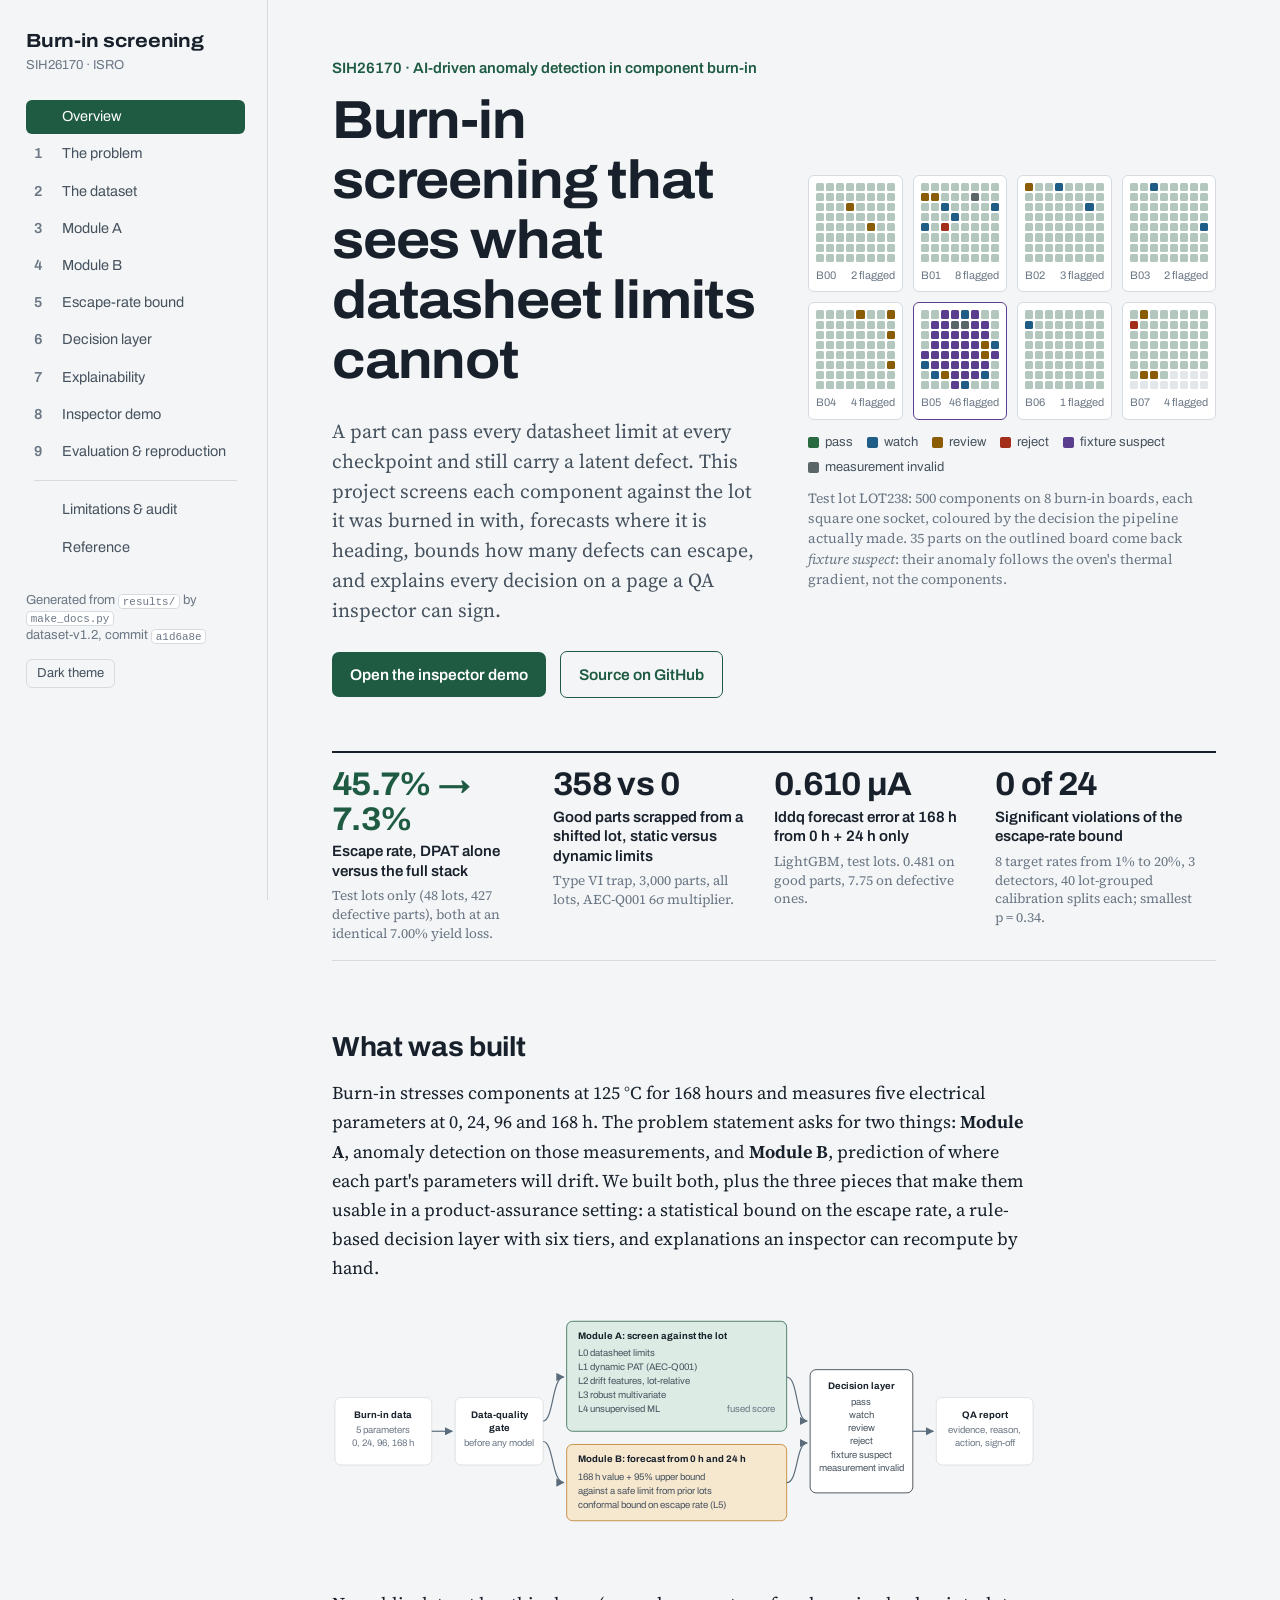
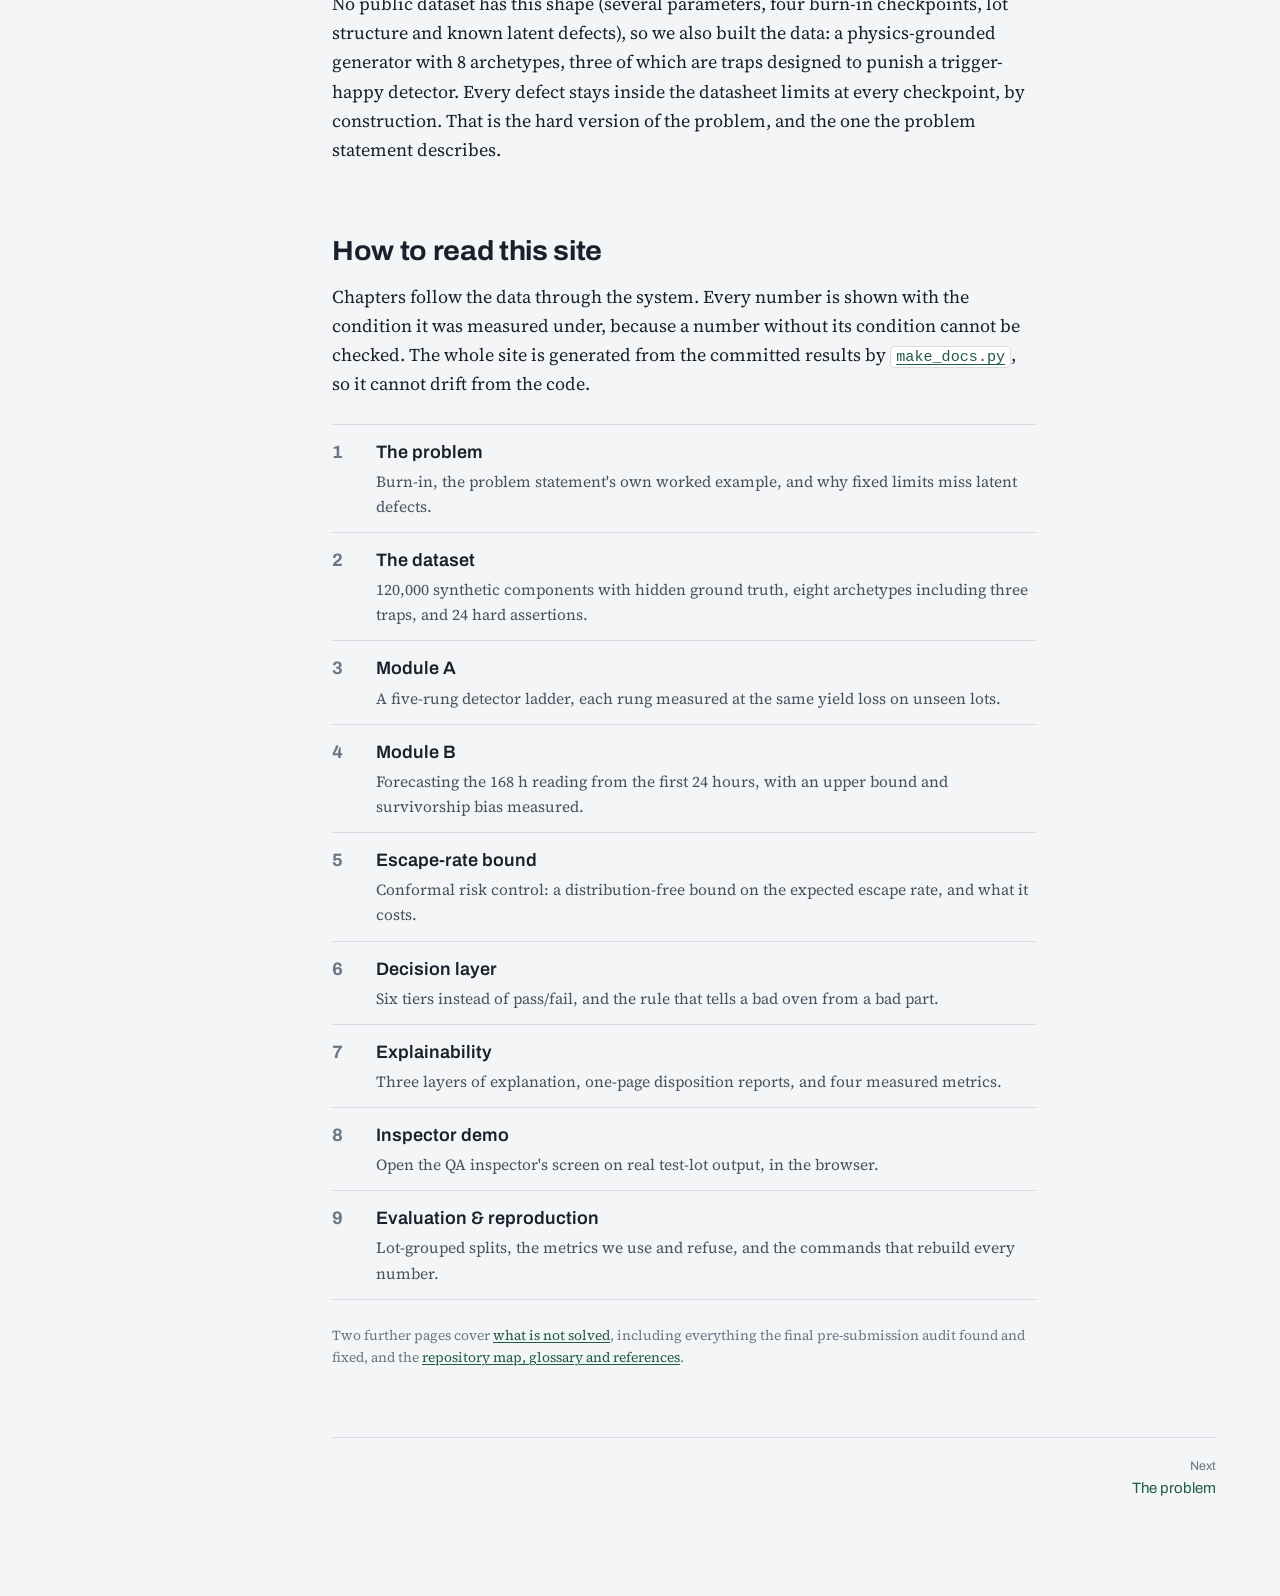
==== docs/index.html @ 2eeee484 "Final audit: dataset v1.2, decision-layer fixes, generated docs site Dataset - The in-spec shrink pu" ====
<!doctype html>
<html lang="en">
<head>
<meta charset="utf-8">
<meta name="viewport" content="width=device-width,initial-scale=1">
<title>Burn-in screening</title>
<meta name="description" content="Burn-in screening that sees what datasheet limits cannot">
<link rel="icon" href="data:image/svg+xml,%3Csvg xmlns='http://www.w3.org/2000/svg' viewBox='0 0 16 16'%3E%3Crect width='16' height='16' rx='3' fill='%231E5B42'/%3E%3Cg fill='%23DCEBE3'%3E%3Crect x='3' y='3' width='4' height='4'/%3E%3Crect x='9' y='3' width='4' height='4'/%3E%3Crect x='3' y='9' width='4' height='4'/%3E%3C/g%3E%3Crect x='9' y='9' width='4' height='4' fill='%23E0A24E'/%3E%3C/svg%3E">
<link rel="preconnect" href="https://fonts.googleapis.com"><link rel="preconnect" href="https://fonts.gstatic.com" crossorigin><link href="https://fonts.googleapis.com/css2?family=Archivo:wdth,wght@100..125,400..800&family=Source+Serif+4:ital,opsz,wght@0,8..60,400..700;1,8..60,400..600&display=swap" rel="stylesheet">
<link rel="stylesheet" href="assets/site.css">
</head>
<body>
<a class="skip" href="#main">Skip to content</a>
<div class="frame">
<aside class="rail">
  <a class="brand" href="index.html"><b>Burn-in screening</b><span>SIH26170 &middot; ISRO</span></a>
  <button class="menu" id="menu" aria-expanded="false" aria-controls="chapters">Chapters</button>
  <nav id="chapters" aria-label="Chapters"><ol><li><a href="index.html" aria-current="page"><span class="n"></span><span>Overview</span></a></li><li><a href="problem.html"><span class="n">1</span><span>The problem</span></a></li><li><a href="dataset.html"><span class="n">2</span><span>The dataset</span></a></li><li><a href="module-a.html"><span class="n">3</span><span>Module A</span></a></li><li><a href="module-b.html"><span class="n">4</span><span>Module B</span></a></li><li><a href="guarantee.html"><span class="n">5</span><span>Escape-rate bound</span></a></li><li><a href="decisions.html"><span class="n">6</span><span>Decision layer</span></a></li><li><a href="explainability.html"><span class="n">7</span><span>Explainability</span></a></li><li><a href="demo.html"><span class="n">8</span><span>Inspector demo</span></a></li><li><a href="method.html"><span class="n">9</span><span>Evaluation &amp; reproduction</span></a></li><li aria-hidden="true"><div class="sep"></div></li><li><a href="limitations.html"><span class="n"></span><span>Limitations &amp; audit</span></a></li><li><a href="reference.html"><span class="n"></span><span>Reference</span></a></li></ol>
  <div class="foot">Generated from <code>results/</code> by <code>make_docs.py</code><br>
  dataset-v1.2, commit <code>a1d6a8e</code><br>
  <button class="theme" id="theme" type="button">Dark theme</button></div></nav>
</aside>
<main id="main">

<div class="hero">
 <div>
  <p class="chapter">SIH26170 &middot; AI-driven anomaly detection in component burn-in</p>
  <h1>Burn-in screening that sees what datasheet limits cannot</h1>
  <p class="lede">A part can pass every datasheet limit at every checkpoint and still
  carry a latent defect. This project screens each component against the lot it was
  burned in with, forecasts where it is heading, bounds how many defects can escape,
  and explains every decision on a page a QA inspector can sign.</p>
  <p><a class="btn" href="demo/inspector.html">Open the inspector demo</a>
  <a class="btn ghost" href="https://github.com/Mihir1107/Aabhas">Source on GitHub</a></p>
 </div>
 <div><div class="boards" role="img" aria-label="Socket map of test lot LOT238: each square is one component, coloured by the system's decision"><div class="board"><div class="g"><i class="t-PASS" title="LOT238-C0000: pass"></i><i class="t-PASS" title="LOT238-C0001: pass"></i><i class="t-PASS" title="LOT238-C0002: pass"></i><i class="t-PASS" title="LOT238-C0003: pass"></i><i class="t-PASS" title="LOT238-C0004: pass"></i><i class="t-PASS" title="LOT238-C0005: pass"></i><i class="t-PASS" title="LOT238-C0006: pass"></i><i class="t-PASS" title="LOT238-C0007: pass"></i><i class="t-PASS" title="LOT238-C0008: pass"></i><i class="t-PASS" title="LOT238-C0009: pass"></i><i class="t-PASS" title="LOT238-C0010: pass"></i><i class="t-PASS" title="LOT238-C0011: pass"></i><i class="t-PASS" title="LOT238-C0012: pass"></i><i class="t-PASS" title="LOT238-C0013: pass"></i><i class="t-PASS" title="LOT238-C0014: pass"></i><i class="t-PASS" title="LOT238-C0015: pass"></i><i class="t-PASS" title="LOT238-C0016: pass"></i><i class="t-PASS" title="LOT238-C0017: pass"></i><i class="t-PASS" title="LOT238-C0018: pass"></i><i class="t-REVIEW" title="LOT238-C0019: review"></i><i class="t-PASS" title="LOT238-C0020: pass"></i><i class="t-PASS" title="LOT238-C0021: pass"></i><i class="t-PASS" title="LOT238-C0022: pass"></i><i class="t-PASS" title="LOT238-C0023: pass"></i><i class="t-PASS" title="LOT238-C0024: pass"></i><i class="t-PASS" title="LOT238-C0025: pass"></i><i class="t-PASS" title="LOT238-C0026: pass"></i><i class="t-PASS" title="LOT238-C0027: pass"></i><i class="t-PASS" title="LOT238-C0028: pass"></i><i class="t-PASS" title="LOT238-C0029: pass"></i><i class="t-PASS" title="LOT238-C0030: pass"></i><i class="t-PASS" title="LOT238-C0031: pass"></i><i class="t-PASS" title="LOT238-C0032: pass"></i><i class="t-PASS" title="LOT238-C0033: pass"></i><i class="t-PASS" title="LOT238-C0034: pass"></i><i class="t-PASS" title="LOT238-C0035: pass"></i><i class="t-PASS" title="LOT238-C0036: pass"></i><i class="t-REVIEW" title="LOT238-C0037: review"></i><i class="t-PASS" title="LOT238-C0038: pass"></i><i class="t-PASS" title="LOT238-C0039: pass"></i><i class="t-PASS" title="LOT238-C0040: pass"></i><i class="t-PASS" title="LOT238-C0041: pass"></i><i class="t-PASS" title="LOT238-C0042: pass"></i><i class="t-PASS" title="LOT238-C0043: pass"></i><i class="t-PASS" title="LOT238-C0044: pass"></i><i class="t-PASS" title="LOT238-C0045: pass"></i><i class="t-PASS" title="LOT238-C0046: pass"></i><i class="t-PASS" title="LOT238-C0047: pass"></i><i class="t-PASS" title="LOT238-C0048: pass"></i><i class="t-PASS" title="LOT238-C0049: pass"></i><i class="t-PASS" title="LOT238-C0050: pass"></i><i class="t-PASS" title="LOT238-C0051: pass"></i><i class="t-PASS" title="LOT238-C0052: pass"></i><i class="t-PASS" title="LOT238-C0053: pass"></i><i class="t-PASS" title="LOT238-C0054: pass"></i><i class="t-PASS" title="LOT238-C0055: pass"></i><i class="t-PASS" title="LOT238-C0056: pass"></i><i class="t-PASS" title="LOT238-C0057: pass"></i><i class="t-PASS" title="LOT238-C0058: pass"></i><i class="t-PASS" title="LOT238-C0059: pass"></i><i class="t-PASS" title="LOT238-C0060: pass"></i><i class="t-PASS" title="LOT238-C0061: pass"></i><i class="t-PASS" title="LOT238-C0062: pass"></i><i class="t-PASS" title="LOT238-C0063: pass"></i></div><div class="bl"><span>B00</span><span>2 flagged</span></div></div><div class="board"><div class="g"><i class="t-PASS" title="LOT238-C0064: pass"></i><i class="t-PASS" title="LOT238-C0065: pass"></i><i class="t-PASS" title="LOT238-C0066: pass"></i><i class="t-PASS" title="LOT238-C0067: pass"></i><i class="t-PASS" title="LOT238-C0068: pass"></i><i class="t-PASS" title="LOT238-C0069: pass"></i><i class="t-PASS" title="LOT238-C0070: pass"></i><i class="t-PASS" title="LOT238-C0071: pass"></i><i class="t-REVIEW" title="LOT238-C0072: review"></i><i class="t-REVIEW" title="LOT238-C0073: review"></i><i class="t-PASS" title="LOT238-C0074: pass"></i><i class="t-PASS" title="LOT238-C0075: pass"></i><i class="t-PASS" title="LOT238-C0076: pass"></i><i class="t-MEASUREMENT_INVALID" title="LOT238-C0077: measurement invalid"></i><i class="t-PASS" title="LOT238-C0078: pass"></i><i class="t-PASS" title="LOT238-C0079: pass"></i><i class="t-PASS" title="LOT238-C0080: pass"></i><i class="t-PASS" title="LOT238-C0081: pass"></i><i class="t-WATCH" title="LOT238-C0082: watch"></i><i class="t-PASS" title="LOT238-C0083: pass"></i><i class="t-PASS" title="LOT238-C0084: pass"></i><i class="t-PASS" title="LOT238-C0085: pass"></i><i class="t-PASS" title="LOT238-C0086: pass"></i><i class="t-WATCH" title="LOT238-C0087: watch"></i><i class="t-PASS" title="LOT238-C0088: pass"></i><i class="t-PASS" title="LOT238-C0089: pass"></i><i class="t-PASS" title="LOT238-C0090: pass"></i><i class="t-WATCH" title="LOT238-C0091: watch"></i><i class="t-PASS" title="LOT238-C0092: pass"></i><i class="t-PASS" title="LOT238-C0093: pass"></i><i class="t-PASS" title="LOT238-C0094: pass"></i><i class="t-PASS" title="LOT238-C0095: pass"></i><i class="t-WATCH" title="LOT238-C0096: watch"></i><i class="t-PASS" title="LOT238-C0097: pass"></i><i class="t-REJECT" title="LOT238-C0098: reject"></i><i class="t-PASS" title="LOT238-C0099: pass"></i><i class="t-PASS" title="LOT238-C0100: pass"></i><i class="t-PASS" title="LOT238-C0101: pass"></i><i class="t-PASS" title="LOT238-C0102: pass"></i><i class="t-PASS" title="LOT238-C0103: pass"></i><i class="t-PASS" title="LOT238-C0104: pass"></i><i class="t-PASS" title="LOT238-C0105: pass"></i><i class="t-PASS" title="LOT238-C0106: pass"></i><i class="t-PASS" title="LOT238-C0107: pass"></i><i class="t-PASS" title="LOT238-C0108: pass"></i><i class="t-PASS" title="LOT238-C0109: pass"></i><i class="t-PASS" title="LOT238-C0110: pass"></i><i class="t-PASS" title="LOT238-C0111: pass"></i><i class="t-PASS" title="LOT238-C0112: pass"></i><i class="t-PASS" title="LOT238-C0113: pass"></i><i class="t-PASS" title="LOT238-C0114: pass"></i><i class="t-PASS" title="LOT238-C0115: pass"></i><i class="t-PASS" title="LOT238-C0116: pass"></i><i class="t-PASS" title="LOT238-C0117: pass"></i><i class="t-PASS" title="LOT238-C0118: pass"></i><i class="t-PASS" title="LOT238-C0119: pass"></i><i class="t-PASS" title="LOT238-C0120: pass"></i><i class="t-PASS" title="LOT238-C0121: pass"></i><i class="t-PASS" title="LOT238-C0122: pass"></i><i class="t-PASS" title="LOT238-C0123: pass"></i><i class="t-PASS" title="LOT238-C0124: pass"></i><i class="t-PASS" title="LOT238-C0125: pass"></i><i class="t-PASS" title="LOT238-C0126: pass"></i><i class="t-PASS" title="LOT238-C0127: pass"></i></div><div class="bl"><span>B01</span><span>8 flagged</span></div></div><div class="board"><div class="g"><i class="t-REVIEW" title="LOT238-C0128: review"></i><i class="t-PASS" title="LOT238-C0129: pass"></i><i class="t-PASS" title="LOT238-C0130: pass"></i><i class="t-WATCH" title="LOT238-C0131: watch"></i><i class="t-PASS" title="LOT238-C0132: pass"></i><i class="t-PASS" title="LOT238-C0133: pass"></i><i class="t-PASS" title="LOT238-C0134: pass"></i><i class="t-PASS" title="LOT238-C0135: pass"></i><i class="t-PASS" title="LOT238-C0136: pass"></i><i class="t-PASS" title="LOT238-C0137: pass"></i><i class="t-PASS" title="LOT238-C0138: pass"></i><i class="t-PASS" title="LOT238-C0139: pass"></i><i class="t-PASS" title="LOT238-C0140: pass"></i><i class="t-PASS" title="LOT238-C0141: pass"></i><i class="t-PASS" title="LOT238-C0142: pass"></i><i class="t-PASS" title="LOT238-C0143: pass"></i><i class="t-PASS" title="LOT238-C0144: pass"></i><i class="t-PASS" title="LOT238-C0145: pass"></i><i class="t-PASS" title="LOT238-C0146: pass"></i><i class="t-PASS" title="LOT238-C0147: pass"></i><i class="t-PASS" title="LOT238-C0148: pass"></i><i class="t-PASS" title="LOT238-C0149: pass"></i><i class="t-WATCH" title="LOT238-C0150: watch"></i><i class="t-PASS" title="LOT238-C0151: pass"></i><i class="t-PASS" title="LOT238-C0152: pass"></i><i class="t-PASS" title="LOT238-C0153: pass"></i><i class="t-PASS" title="LOT238-C0154: pass"></i><i class="t-PASS" title="LOT238-C0155: pass"></i><i class="t-PASS" title="LOT238-C0156: pass"></i><i class="t-PASS" title="LOT238-C0157: pass"></i><i class="t-PASS" title="LOT238-C0158: pass"></i><i class="t-PASS" title="LOT238-C0159: pass"></i><i class="t-PASS" title="LOT238-C0160: pass"></i><i class="t-PASS" title="LOT238-C0161: pass"></i><i class="t-PASS" title="LOT238-C0162: pass"></i><i class="t-PASS" title="LOT238-C0163: pass"></i><i class="t-PASS" title="LOT238-C0164: pass"></i><i class="t-PASS" title="LOT238-C0165: pass"></i><i class="t-PASS" title="LOT238-C0166: pass"></i><i class="t-PASS" title="LOT238-C0167: pass"></i><i class="t-PASS" title="LOT238-C0168: pass"></i><i class="t-PASS" title="LOT238-C0169: pass"></i><i class="t-PASS" title="LOT238-C0170: pass"></i><i class="t-PASS" title="LOT238-C0171: pass"></i><i class="t-PASS" title="LOT238-C0172: pass"></i><i class="t-PASS" title="LOT238-C0173: pass"></i><i class="t-PASS" title="LOT238-C0174: pass"></i><i class="t-PASS" title="LOT238-C0175: pass"></i><i class="t-PASS" title="LOT238-C0176: pass"></i><i class="t-PASS" title="LOT238-C0177: pass"></i><i class="t-PASS" title="LOT238-C0178: pass"></i><i class="t-PASS" title="LOT238-C0179: pass"></i><i class="t-PASS" title="LOT238-C0180: pass"></i><i class="t-PASS" title="LOT238-C0181: pass"></i><i class="t-PASS" title="LOT238-C0182: pass"></i><i class="t-PASS" title="LOT238-C0183: pass"></i><i class="t-PASS" title="LOT238-C0184: pass"></i><i class="t-PASS" title="LOT238-C0185: pass"></i><i class="t-PASS" title="LOT238-C0186: pass"></i><i class="t-PASS" title="LOT238-C0187: pass"></i><i class="t-PASS" title="LOT238-C0188: pass"></i><i class="t-PASS" title="LOT238-C0189: pass"></i><i class="t-PASS" title="LOT238-C0190: pass"></i><i class="t-PASS" title="LOT238-C0191: pass"></i></div><div class="bl"><span>B02</span><span>3 flagged</span></div></div><div class="board"><div class="g"><i class="t-PASS" title="LOT238-C0192: pass"></i><i class="t-PASS" title="LOT238-C0193: pass"></i><i class="t-WATCH" title="LOT238-C0194: watch"></i><i class="t-PASS" title="LOT238-C0195: pass"></i><i class="t-PASS" title="LOT238-C0196: pass"></i><i class="t-PASS" title="LOT238-C0197: pass"></i><i class="t-PASS" title="LOT238-C0198: pass"></i><i class="t-PASS" title="LOT238-C0199: pass"></i><i class="t-PASS" title="LOT238-C0200: pass"></i><i class="t-PASS" title="LOT238-C0201: pass"></i><i class="t-PASS" title="LOT238-C0202: pass"></i><i class="t-PASS" title="LOT238-C0203: pass"></i><i class="t-PASS" title="LOT238-C0204: pass"></i><i class="t-PASS" title="LOT238-C0205: pass"></i><i class="t-PASS" title="LOT238-C0206: pass"></i><i class="t-PASS" title="LOT238-C0207: pass"></i><i class="t-PASS" title="LOT238-C0208: pass"></i><i class="t-PASS" title="LOT238-C0209: pass"></i><i class="t-PASS" title="LOT238-C0210: pass"></i><i class="t-PASS" title="LOT238-C0211: pass"></i><i class="t-PASS" title="LOT238-C0212: pass"></i><i class="t-PASS" title="LOT238-C0213: pass"></i><i class="t-PASS" title="LOT238-C0214: pass"></i><i class="t-PASS" title="LOT238-C0215: pass"></i><i class="t-PASS" title="LOT238-C0216: pass"></i><i class="t-PASS" title="LOT238-C0217: pass"></i><i class="t-PASS" title="LOT238-C0218: pass"></i><i class="t-PASS" title="LOT238-C0219: pass"></i><i class="t-PASS" title="LOT238-C0220: pass"></i><i class="t-PASS" title="LOT238-C0221: pass"></i><i class="t-PASS" title="LOT238-C0222: pass"></i><i class="t-PASS" title="LOT238-C0223: pass"></i><i class="t-PASS" title="LOT238-C0224: pass"></i><i class="t-PASS" title="LOT238-C0225: pass"></i><i class="t-PASS" title="LOT238-C0226: pass"></i><i class="t-PASS" title="LOT238-C0227: pass"></i><i class="t-PASS" title="LOT238-C0228: pass"></i><i class="t-PASS" title="LOT238-C0229: pass"></i><i class="t-PASS" title="LOT238-C0230: pass"></i><i class="t-WATCH" title="LOT238-C0231: watch"></i><i class="t-PASS" title="LOT238-C0232: pass"></i><i class="t-PASS" title="LOT238-C0233: pass"></i><i class="t-PASS" title="LOT238-C0234: pass"></i><i class="t-PASS" title="LOT238-C0235: pass"></i><i class="t-PASS" title="LOT238-C0236: pass"></i><i class="t-PASS" title="LOT238-C0237: pass"></i><i class="t-PASS" title="LOT238-C0238: pass"></i><i class="t-PASS" title="LOT238-C0239: pass"></i><i class="t-PASS" title="LOT238-C0240: pass"></i><i class="t-PASS" title="LOT238-C0241: pass"></i><i class="t-PASS" title="LOT238-C0242: pass"></i><i class="t-PASS" title="LOT238-C0243: pass"></i><i class="t-PASS" title="LOT238-C0244: pass"></i><i class="t-PASS" title="LOT238-C0245: pass"></i><i class="t-PASS" title="LOT238-C0246: pass"></i><i class="t-PASS" title="LOT238-C0247: pass"></i><i class="t-PASS" title="LOT238-C0248: pass"></i><i class="t-PASS" title="LOT238-C0249: pass"></i><i class="t-PASS" title="LOT238-C0250: pass"></i><i class="t-PASS" title="LOT238-C0251: pass"></i><i class="t-PASS" title="LOT238-C0252: pass"></i><i class="t-PASS" title="LOT238-C0253: pass"></i><i class="t-PASS" title="LOT238-C0254: pass"></i><i class="t-PASS" title="LOT238-C0255: pass"></i></div><div class="bl"><span>B03</span><span>2 flagged</span></div></div><div class="board"><div class="g"><i class="t-PASS" title="LOT238-C0256: pass"></i><i class="t-PASS" title="LOT238-C0257: pass"></i><i class="t-PASS" title="LOT238-C0258: pass"></i><i class="t-PASS" title="LOT238-C0259: pass"></i><i class="t-REVIEW" title="LOT238-C0260: review"></i><i class="t-PASS" title="LOT238-C0261: pass"></i><i class="t-PASS" title="LOT238-C0262: pass"></i><i class="t-REVIEW" title="LOT238-C0263: review"></i><i class="t-PASS" title="LOT238-C0264: pass"></i><i class="t-PASS" title="LOT238-C0265: pass"></i><i class="t-PASS" title="LOT238-C0266: pass"></i><i class="t-PASS" title="LOT238-C0267: pass"></i><i class="t-PASS" title="LOT238-C0268: pass"></i><i class="t-PASS" title="LOT238-C0269: pass"></i><i class="t-PASS" title="LOT238-C0270: pass"></i><i class="t-PASS" title="LOT238-C0271: pass"></i><i class="t-PASS" title="LOT238-C0272: pass"></i><i class="t-PASS" title="LOT238-C0273: pass"></i><i class="t-PASS" title="LOT238-C0274: pass"></i><i class="t-PASS" title="LOT238-C0275: pass"></i><i class="t-PASS" title="LOT238-C0276: pass"></i><i class="t-PASS" title="LOT238-C0277: pass"></i><i class="t-PASS" title="LOT238-C0278: pass"></i><i class="t-REVIEW" title="LOT238-C0279: review"></i><i class="t-PASS" title="LOT238-C0280: pass"></i><i class="t-PASS" title="LOT238-C0281: pass"></i><i class="t-PASS" title="LOT238-C0282: pass"></i><i class="t-PASS" title="LOT238-C0283: pass"></i><i class="t-PASS" title="LOT238-C0284: pass"></i><i class="t-PASS" title="LOT238-C0285: pass"></i><i class="t-PASS" title="LOT238-C0286: pass"></i><i class="t-PASS" title="LOT238-C0287: pass"></i><i class="t-PASS" title="LOT238-C0288: pass"></i><i class="t-PASS" title="LOT238-C0289: pass"></i><i class="t-PASS" title="LOT238-C0290: pass"></i><i class="t-PASS" title="LOT238-C0291: pass"></i><i class="t-PASS" title="LOT238-C0292: pass"></i><i class="t-PASS" title="LOT238-C0293: pass"></i><i class="t-PASS" title="LOT238-C0294: pass"></i><i class="t-PASS" title="LOT238-C0295: pass"></i><i class="t-PASS" title="LOT238-C0296: pass"></i><i class="t-PASS" title="LOT238-C0297: pass"></i><i class="t-PASS" title="LOT238-C0298: pass"></i><i class="t-PASS" title="LOT238-C0299: pass"></i><i class="t-PASS" title="LOT238-C0300: pass"></i><i class="t-PASS" title="LOT238-C0301: pass"></i><i class="t-PASS" title="LOT238-C0302: pass"></i><i class="t-REVIEW" title="LOT238-C0303: review"></i><i class="t-PASS" title="LOT238-C0304: pass"></i><i class="t-PASS" title="LOT238-C0305: pass"></i><i class="t-PASS" title="LOT238-C0306: pass"></i><i class="t-PASS" title="LOT238-C0307: pass"></i><i class="t-PASS" title="LOT238-C0308: pass"></i><i class="t-PASS" title="LOT238-C0309: pass"></i><i class="t-PASS" title="LOT238-C0310: pass"></i><i class="t-PASS" title="LOT238-C0311: pass"></i><i class="t-PASS" title="LOT238-C0312: pass"></i><i class="t-PASS" title="LOT238-C0313: pass"></i><i class="t-PASS" title="LOT238-C0314: pass"></i><i class="t-PASS" title="LOT238-C0315: pass"></i><i class="t-PASS" title="LOT238-C0316: pass"></i><i class="t-PASS" title="LOT238-C0317: pass"></i><i class="t-PASS" title="LOT238-C0318: pass"></i><i class="t-PASS" title="LOT238-C0319: pass"></i></div><div class="bl"><span>B04</span><span>4 flagged</span></div></div><div class="board hot"><div class="g"><i class="t-PASS" title="LOT238-C0320: pass"></i><i class="t-PASS" title="LOT238-C0321: pass"></i><i class="t-FIXTURE_SUSPECT" title="LOT238-C0322: fixture suspect"></i><i class="t-FIXTURE_SUSPECT" title="LOT238-C0323: fixture suspect"></i><i class="t-WATCH" title="LOT238-C0324: watch"></i><i class="t-FIXTURE_SUSPECT" title="LOT238-C0325: fixture suspect"></i><i class="t-PASS" title="LOT238-C0326: pass"></i><i class="t-PASS" title="LOT238-C0327: pass"></i><i class="t-PASS" title="LOT238-C0328: pass"></i><i class="t-FIXTURE_SUSPECT" title="LOT238-C0329: fixture suspect"></i><i class="t-FIXTURE_SUSPECT" title="LOT238-C0330: fixture suspect"></i><i class="t-MEASUREMENT_INVALID" title="LOT238-C0331: measurement invalid"></i><i class="t-MEASUREMENT_INVALID" title="LOT238-C0332: measurement invalid"></i><i class="t-FIXTURE_SUSPECT" title="LOT238-C0333: fixture suspect"></i><i class="t-FIXTURE_SUSPECT" title="LOT238-C0334: fixture suspect"></i><i class="t-PASS" title="LOT238-C0335: pass"></i><i class="t-PASS" title="LOT238-C0336: pass"></i><i class="t-FIXTURE_SUSPECT" title="LOT238-C0337: fixture suspect"></i><i class="t-FIXTURE_SUSPECT" title="LOT238-C0338: fixture suspect"></i><i class="t-FIXTURE_SUSPECT" title="LOT238-C0339: fixture suspect"></i><i class="t-FIXTURE_SUSPECT" title="LOT238-C0340: fixture suspect"></i><i class="t-FIXTURE_SUSPECT" title="LOT238-C0341: fixture suspect"></i><i class="t-FIXTURE_SUSPECT" title="LOT238-C0342: fixture suspect"></i><i class="t-PASS" title="LOT238-C0343: pass"></i><i class="t-PASS" title="LOT238-C0344: pass"></i><i class="t-FIXTURE_SUSPECT" title="LOT238-C0345: fixture suspect"></i><i class="t-FIXTURE_SUSPECT" title="LOT238-C0346: fixture suspect"></i><i class="t-FIXTURE_SUSPECT" title="LOT238-C0347: fixture suspect"></i><i class="t-FIXTURE_SUSPECT" title="LOT238-C0348: fixture suspect"></i><i class="t-FIXTURE_SUSPECT" title="LOT238-C0349: fixture suspect"></i><i class="t-REVIEW" title="LOT238-C0350: review"></i><i class="t-WATCH" title="LOT238-C0351: watch"></i><i class="t-FIXTURE_SUSPECT" title="LOT238-C0352: fixture suspect"></i><i class="t-FIXTURE_SUSPECT" title="LOT238-C0353: fixture suspect"></i><i class="t-FIXTURE_SUSPECT" title="LOT238-C0354: fixture suspect"></i><i class="t-FIXTURE_SUSPECT" title="LOT238-C0355: fixture suspect"></i><i class="t-FIXTURE_SUSPECT" title="LOT238-C0356: fixture suspect"></i><i class="t-FIXTURE_SUSPECT" title="LOT238-C0357: fixture suspect"></i><i class="t-REVIEW" title="LOT238-C0358: review"></i><i class="t-FIXTURE_SUSPECT" title="LOT238-C0359: fixture suspect"></i><i class="t-WATCH" title="LOT238-C0360: watch"></i><i class="t-FIXTURE_SUSPECT" title="LOT238-C0361: fixture suspect"></i><i class="t-FIXTURE_SUSPECT" title="LOT238-C0362: fixture suspect"></i><i class="t-FIXTURE_SUSPECT" title="LOT238-C0363: fixture suspect"></i><i class="t-FIXTURE_SUSPECT" title="LOT238-C0364: fixture suspect"></i><i class="t-FIXTURE_SUSPECT" title="LOT238-C0365: fixture suspect"></i><i class="t-FIXTURE_SUSPECT" title="LOT238-C0366: fixture suspect"></i><i class="t-PASS" title="LOT238-C0367: pass"></i><i class="t-PASS" title="LOT238-C0368: pass"></i><i class="t-WATCH" title="LOT238-C0369: watch"></i><i class="t-REVIEW" title="LOT238-C0370: review"></i><i class="t-FIXTURE_SUSPECT" title="LOT238-C0371: fixture suspect"></i><i class="t-FIXTURE_SUSPECT" title="LOT238-C0372: fixture suspect"></i><i class="t-FIXTURE_SUSPECT" title="LOT238-C0373: fixture suspect"></i><i class="t-WATCH" title="LOT238-C0374: watch"></i><i class="t-PASS" title="LOT238-C0375: pass"></i><i class="t-PASS" title="LOT238-C0376: pass"></i><i class="t-PASS" title="LOT238-C0377: pass"></i><i class="t-PASS" title="LOT238-C0378: pass"></i><i class="t-FIXTURE_SUSPECT" title="LOT238-C0379: fixture suspect"></i><i class="t-WATCH" title="LOT238-C0380: watch"></i><i class="t-PASS" title="LOT238-C0381: pass"></i><i class="t-PASS" title="LOT238-C0382: pass"></i><i class="t-PASS" title="LOT238-C0383: pass"></i></div><div class="bl"><span>B05</span><span>46 flagged</span></div></div><div class="board"><div class="g"><i class="t-PASS" title="LOT238-C0384: pass"></i><i class="t-PASS" title="LOT238-C0385: pass"></i><i class="t-PASS" title="LOT238-C0386: pass"></i><i class="t-PASS" title="LOT238-C0387: pass"></i><i class="t-PASS" title="LOT238-C0388: pass"></i><i class="t-PASS" title="LOT238-C0389: pass"></i><i class="t-PASS" title="LOT238-C0390: pass"></i><i class="t-PASS" title="LOT238-C0391: pass"></i><i class="t-WATCH" title="LOT238-C0392: watch"></i><i class="t-PASS" title="LOT238-C0393: pass"></i><i class="t-PASS" title="LOT238-C0394: pass"></i><i class="t-PASS" title="LOT238-C0395: pass"></i><i class="t-PASS" title="LOT238-C0396: pass"></i><i class="t-PASS" title="LOT238-C0397: pass"></i><i class="t-PASS" title="LOT238-C0398: pass"></i><i class="t-PASS" title="LOT238-C0399: pass"></i><i class="t-PASS" title="LOT238-C0400: pass"></i><i class="t-PASS" title="LOT238-C0401: pass"></i><i class="t-PASS" title="LOT238-C0402: pass"></i><i class="t-PASS" title="LOT238-C0403: pass"></i><i class="t-PASS" title="LOT238-C0404: pass"></i><i class="t-PASS" title="LOT238-C0405: pass"></i><i class="t-PASS" title="LOT238-C0406: pass"></i><i class="t-PASS" title="LOT238-C0407: pass"></i><i class="t-PASS" title="LOT238-C0408: pass"></i><i class="t-PASS" title="LOT238-C0409: pass"></i><i class="t-PASS" title="LOT238-C0410: pass"></i><i class="t-PASS" title="LOT238-C0411: pass"></i><i class="t-PASS" title="LOT238-C0412: pass"></i><i class="t-PASS" title="LOT238-C0413: pass"></i><i class="t-PASS" title="LOT238-C0414: pass"></i><i class="t-PASS" title="LOT238-C0415: pass"></i><i class="t-PASS" title="LOT238-C0416: pass"></i><i class="t-PASS" title="LOT238-C0417: pass"></i><i class="t-PASS" title="LOT238-C0418: pass"></i><i class="t-PASS" title="LOT238-C0419: pass"></i><i class="t-PASS" title="LOT238-C0420: pass"></i><i class="t-PASS" title="LOT238-C0421: pass"></i><i class="t-PASS" title="LOT238-C0422: pass"></i><i class="t-PASS" title="LOT238-C0423: pass"></i><i class="t-PASS" title="LOT238-C0424: pass"></i><i class="t-PASS" title="LOT238-C0425: pass"></i><i class="t-PASS" title="LOT238-C0426: pass"></i><i class="t-PASS" title="LOT238-C0427: pass"></i><i class="t-PASS" title="LOT238-C0428: pass"></i><i class="t-PASS" title="LOT238-C0429: pass"></i><i class="t-PASS" title="LOT238-C0430: pass"></i><i class="t-PASS" title="LOT238-C0431: pass"></i><i class="t-PASS" title="LOT238-C0432: pass"></i><i class="t-PASS" title="LOT238-C0433: pass"></i><i class="t-PASS" title="LOT238-C0434: pass"></i><i class="t-PASS" title="LOT238-C0435: pass"></i><i class="t-PASS" title="LOT238-C0436: pass"></i><i class="t-PASS" title="LOT238-C0437: pass"></i><i class="t-PASS" title="LOT238-C0438: pass"></i><i class="t-PASS" title="LOT238-C0439: pass"></i><i class="t-PASS" title="LOT238-C0440: pass"></i><i class="t-PASS" title="LOT238-C0441: pass"></i><i class="t-PASS" title="LOT238-C0442: pass"></i><i class="t-PASS" title="LOT238-C0443: pass"></i><i class="t-PASS" title="LOT238-C0444: pass"></i><i class="t-PASS" title="LOT238-C0445: pass"></i><i class="t-PASS" title="LOT238-C0446: pass"></i><i class="t-PASS" title="LOT238-C0447: pass"></i></div><div class="bl"><span>B06</span><span>1 flagged</span></div></div><div class="board"><div class="g"><i class="t-PASS" title="LOT238-C0448: pass"></i><i class="t-REVIEW" title="LOT238-C0449: review"></i><i class="t-PASS" title="LOT238-C0450: pass"></i><i class="t-PASS" title="LOT238-C0451: pass"></i><i class="t-PASS" title="LOT238-C0452: pass"></i><i class="t-PASS" title="LOT238-C0453: pass"></i><i class="t-PASS" title="LOT238-C0454: pass"></i><i class="t-PASS" title="LOT238-C0455: pass"></i><i class="t-REJECT" title="LOT238-C0456: reject"></i><i class="t-PASS" title="LOT238-C0457: pass"></i><i class="t-PASS" title="LOT238-C0458: pass"></i><i class="t-PASS" title="LOT238-C0459: pass"></i><i class="t-PASS" title="LOT238-C0460: pass"></i><i class="t-PASS" title="LOT238-C0461: pass"></i><i class="t-PASS" title="LOT238-C0462: pass"></i><i class="t-PASS" title="LOT238-C0463: pass"></i><i class="t-PASS" title="LOT238-C0464: pass"></i><i class="t-PASS" title="LOT238-C0465: pass"></i><i class="t-PASS" title="LOT238-C0466: pass"></i><i class="t-PASS" title="LOT238-C0467: pass"></i><i class="t-PASS" title="LOT238-C0468: pass"></i><i class="t-PASS" title="LOT238-C0469: pass"></i><i class="t-PASS" title="LOT238-C0470: pass"></i><i class="t-PASS" title="LOT238-C0471: pass"></i><i class="t-PASS" title="LOT238-C0472: pass"></i><i class="t-PASS" title="LOT238-C0473: pass"></i><i class="t-PASS" title="LOT238-C0474: pass"></i><i class="t-PASS" title="LOT238-C0475: pass"></i><i class="t-PASS" title="LOT238-C0476: pass"></i><i class="t-PASS" title="LOT238-C0477: pass"></i><i class="t-PASS" title="LOT238-C0478: pass"></i><i class="t-PASS" title="LOT238-C0479: pass"></i><i class="t-PASS" title="LOT238-C0480: pass"></i><i class="t-PASS" title="LOT238-C0481: pass"></i><i class="t-PASS" title="LOT238-C0482: pass"></i><i class="t-PASS" title="LOT238-C0483: pass"></i><i class="t-PASS" title="LOT238-C0484: pass"></i><i class="t-PASS" title="LOT238-C0485: pass"></i><i class="t-PASS" title="LOT238-C0486: pass"></i><i class="t-PASS" title="LOT238-C0487: pass"></i><i class="t-PASS" title="LOT238-C0488: pass"></i><i class="t-PASS" title="LOT238-C0489: pass"></i><i class="t-PASS" title="LOT238-C0490: pass"></i><i class="t-PASS" title="LOT238-C0491: pass"></i><i class="t-PASS" title="LOT238-C0492: pass"></i><i class="t-PASS" title="LOT238-C0493: pass"></i><i class="t-PASS" title="LOT238-C0494: pass"></i><i class="t-PASS" title="LOT238-C0495: pass"></i><i class="t-PASS" title="LOT238-C0496: pass"></i><i class="t-REVIEW" title="LOT238-C0497: review"></i><i class="t-REVIEW" title="LOT238-C0498: review"></i><i class="t-PASS" title="LOT238-C0499: pass"></i><i></i><i></i><i></i><i></i><i></i><i></i><i></i><i></i><i></i><i></i><i></i><i></i></div><div class="bl"><span>B07</span><span>4 flagged</span></div></div></div><div class="tl"><span><i class="t-PASS"></i>pass</span><span><i class="t-WATCH"></i>watch</span><span><i class="t-REVIEW"></i>review</span><span><i class="t-REJECT"></i>reject</span><span><i class="t-FIXTURE_SUSPECT"></i>fixture suspect</span><span><i class="t-MEASUREMENT_INVALID"></i>measurement invalid</span></div><p class="boardcap">Test lot LOT238: 500 components on 8 burn-in boards, each square one socket, coloured by the decision the pipeline actually made. 35 parts on the outlined board come back <em>fixture suspect</em>: their anomaly follows the oven's thermal gradient, not the components.</p></div>
</div>

<div class="facts"><div class="fact good"><div class="v">45.7% &#8594; 7.3%</div><div class="l">Escape rate, DPAT alone versus the full stack</div><div class="c">Test lots only (48 lots, 427 defective parts), both at an identical 7.00% yield loss.</div></div><div class="fact "><div class="v">358 vs 0</div><div class="l">Good parts scrapped from a shifted lot, static versus dynamic limits</div><div class="c">Type VI trap, 3,000 parts, all lots, AEC-Q001 6&#963; multiplier.</div></div><div class="fact "><div class="v">0.610 &#181;A</div><div class="l">Iddq forecast error at 168 h from 0 h + 24 h only</div><div class="c">LightGBM, test lots. 0.481 on good parts, 7.75 on defective ones.</div></div><div class="fact "><div class="v">0 of 24</div><div class="l">Significant violations of the escape-rate bound</div><div class="c">8 target rates from 1% to 20%, 3 detectors, 40 lot-grouped calibration splits each; smallest p = 0.34.</div></div></div>

<div class="col">
<h2>What was built</h2>
<p>Burn-in stresses components at 125 &#176;C for 168 hours and measures five
electrical parameters at 0, 24, 96 and 168 h. The problem statement asks for two things:
<strong>Module A</strong>, anomaly detection on those measurements, and <strong>Module B</strong>,
prediction of where each part's parameters will drift. We built both, plus the three pieces
that make them usable in a product-assurance setting: a statistical bound on the escape rate,
a rule-based decision layer with six tiers, and explanations an inspector can recompute by hand.</p>
<div class="pipeline"><svg viewBox="0 0 960 330" role="img" aria-label="System
overview: burn-in measurements pass a data-quality gate, then Module A screens each part
against its lot and Module B forecasts its 168 hour value; both feed a rule-based decision
layer with six tiers, and every decision is explained on a one-page QA report.">
<defs><marker id="ah" viewBox="0 0 10 10" refX="9" refY="5" markerWidth="7" markerHeight="7"
orient="auto-start-reverse"><path d="M0,0 L10,5 L0,10 z" style="fill:var(--steel)"/></marker></defs>
<g font-family="Archivo, Arial, sans-serif" font-size="13" style="fill:var(--ink)">
<rect x="4" y="118" width="132" height="92" rx="8" style="fill:var(--panel);stroke:var(--rule)"/>
<text x="70" y="146" text-anchor="middle" font-weight="700">Burn-in data</text>
<text x="70" y="166" text-anchor="middle" style="fill:var(--mute)">5 parameters</text>
<text x="70" y="184" text-anchor="middle" style="fill:var(--mute)">0, 24, 96, 168 h</text>
<rect x="168" y="118" width="120" height="92" rx="8" style="fill:var(--panel);stroke:var(--rule)"/>
<text x="228" y="146" text-anchor="middle" font-weight="700">Data-quality</text>
<text x="228" y="163" text-anchor="middle" font-weight="700">gate</text>
<text x="228" y="184" text-anchor="middle" style="fill:var(--mute)">before any model</text>
<rect x="320" y="14" width="300" height="150" rx="8" style="fill:var(--mask-soft);stroke:var(--mask)"/>
<text x="336" y="38" font-weight="700">Module A: screen against the lot</text>
<text x="336" y="62" style="fill:var(--ink2)">L0 datasheet limits</text>
<text x="336" y="81" style="fill:var(--ink2)">L1 dynamic PAT (AEC-Q001)</text>
<text x="336" y="100" style="fill:var(--ink2)">L2 drift features, lot-relative</text>
<text x="336" y="119" style="fill:var(--ink2)">L3 robust multivariate</text>
<text x="336" y="138" style="fill:var(--ink2)">L4 unsupervised ML</text>
<text x="604" y="138" text-anchor="end" style="fill:var(--mute)">fused score</text>
<rect x="320" y="182" width="300" height="104" rx="8" style="fill:var(--heat-soft);stroke:var(--heat)"/>
<text x="336" y="206" font-weight="700">Module B: forecast from 0 h and 24 h</text>
<text x="336" y="230" style="fill:var(--ink2)">168 h value + 95% upper bound</text>
<text x="336" y="249" style="fill:var(--ink2)">against a safe limit from prior lots</text>
<text x="336" y="268" style="fill:var(--ink2)">conformal bound on escape rate (L5)</text>
<rect x="652" y="80" width="140" height="168" rx="8" style="fill:var(--panel);stroke:var(--ink)"/>
<text x="722" y="106" text-anchor="middle" font-weight="700">Decision layer</text>
<text x="722" y="128" text-anchor="middle" style="fill:var(--ink2)">pass</text>
<text x="722" y="146" text-anchor="middle" style="fill:var(--ink2)">watch</text>
<text x="722" y="164" text-anchor="middle" style="fill:var(--ink2)">review</text>
<text x="722" y="182" text-anchor="middle" style="fill:var(--ink2)">reject</text>
<text x="722" y="200" text-anchor="middle" style="fill:var(--ink2)">fixture suspect</text>
<text x="722" y="218" text-anchor="middle" style="fill:var(--ink2)">measurement invalid</text>
<rect x="824" y="118" width="132" height="92" rx="8" style="fill:var(--panel);stroke:var(--rule)"/>
<text x="890" y="146" text-anchor="middle" font-weight="700">QA report</text>
<text x="890" y="166" text-anchor="middle" style="fill:var(--mute)">evidence, reason,</text>
<text x="890" y="184" text-anchor="middle" style="fill:var(--mute)">action, sign-off</text>
</g>
<g style="stroke:var(--steel)" stroke-width="1.6" fill="none" marker-end="url(#ah)">
<path d="M136 164 H164"/><path d="M288 150 C302 150 300 90 316 90"/>
<path d="M288 178 C302 178 300 234 316 234"/><path d="M620 90 C636 90 632 150 648 150"/>
<path d="M620 234 C636 234 632 180 648 180"/><path d="M792 164 H820"/>
</g></svg></div>
<p>No public dataset has this shape (several parameters, four burn-in checkpoints, lot structure
and known latent defects), so we also built the data: a physics-grounded generator with
8 archetypes, three of which are traps designed to punish a
trigger-happy detector. Every defect stays inside the datasheet limits at every checkpoint, by
construction. That is the hard version of the problem, and the one the problem statement describes.</p>

<h2>How to read this site</h2>
<p>Chapters follow the data through the system. Every number is shown with the condition it was
measured under, because a number without its condition cannot be checked. The whole site is
generated from the committed results by <a href="https://github.com/Mihir1107/Aabhas/blob/main/make_docs.py"><code>make_docs.py</code></a>, so it cannot drift from the code.</p>
<ol class="toc"><li><a href="problem.html"><span class="n">1</span><span><span class="t">The problem</span><span class="d">Burn-in, the problem statement&#x27;s own worked example, and why fixed limits miss latent defects.</span></span></a></li><li><a href="dataset.html"><span class="n">2</span><span><span class="t">The dataset</span><span class="d">120,000 synthetic components with hidden ground truth, eight archetypes including three traps, and 24 hard assertions.</span></span></a></li><li><a href="module-a.html"><span class="n">3</span><span><span class="t">Module A</span><span class="d">A five-rung detector ladder, each rung measured at the same yield loss on unseen lots.</span></span></a></li><li><a href="module-b.html"><span class="n">4</span><span><span class="t">Module B</span><span class="d">Forecasting the 168 h reading from the first 24 hours, with an upper bound and survivorship bias measured.</span></span></a></li><li><a href="guarantee.html"><span class="n">5</span><span><span class="t">Escape-rate bound</span><span class="d">Conformal risk control: a distribution-free bound on the expected escape rate, and what it costs.</span></span></a></li><li><a href="decisions.html"><span class="n">6</span><span><span class="t">Decision layer</span><span class="d">Six tiers instead of pass/fail, and the rule that tells a bad oven from a bad part.</span></span></a></li><li><a href="explainability.html"><span class="n">7</span><span><span class="t">Explainability</span><span class="d">Three layers of explanation, one-page disposition reports, and four measured metrics.</span></span></a></li><li><a href="demo.html"><span class="n">8</span><span><span class="t">Inspector demo</span><span class="d">Open the QA inspector&#x27;s screen on real test-lot output, in the browser.</span></span></a></li><li><a href="method.html"><span class="n">9</span><span><span class="t">Evaluation &amp; reproduction</span><span class="d">Lot-grouped splits, the metrics we use and refuse, and the commands that rebuild every number.</span></span></a></li></ol>
<p class="small">Two further pages cover <a href="limitations.html">what is not solved</a>,
including everything the final pre-submission audit found and fixed, and the
<a href="reference.html">repository map, glossary and references</a>.</p>
</div>

<nav class="pager" aria-label="Chapter"><a class="next" href="problem.html"><small>Next</small>The problem</a></nav>
</main>
</div>
<script>
(function(){
  var r=document.documentElement,b=document.getElementById('theme');
  try{var s=localStorage.getItem('theme'); if(s) r.setAttribute('data-theme',s);}catch(e){}
  function label(){var d=r.getAttribute('data-theme')||(matchMedia('(prefers-color-scheme: dark)').matches?'dark':'light');
    if(b) b.textContent=d==='dark'?'Light theme':'Dark theme';}
  if(b){b.onclick=function(){var d=r.getAttribute('data-theme')||(matchMedia('(prefers-color-scheme: dark)').matches?'dark':'light');
    d=d==='dark'?'light':'dark'; r.setAttribute('data-theme',d); try{localStorage.setItem('theme',d)}catch(e){} label();};}
  label();
  var m=document.getElementById('menu'),rail=document.querySelector('.rail');
  if(m) m.onclick=function(){var o=rail.classList.toggle('open'); m.setAttribute('aria-expanded',o);};
})();
</script>
</body>
</html>
---- docs/assets/site.css ----
:root{
  --bg:#F3F5F6; --panel:#FFFFFF; --ink:#18212B; --ink2:#46525E; --mute:#6B7785;
  --rule:#D5DBE0; --mask:#1E5B42; --mask-soft:#DCEBE3; --heat:#B8741A;
  --heat-soft:#F6E7CF; --fault:#A8321F; --fault-soft:#F4DDD8; --steel:#5A6B7B;
  --plate:#FFFFFF; --focus:#1E5B42;
  --t-pass:#2A6A41; --t-watch:#1F5C86; --t-review:#8A5C05; --t-reject:#A32E19;
  --t-fixture:#5C3E8E; --t-invalid:#5B6668; --empty:#E3E7EA;
  --serif:"Source Serif 4",Georgia,"Times New Roman",serif;
  --sans:"Archivo","Helvetica Neue",Arial,sans-serif;
}
@media (prefers-color-scheme:dark){:root:not([data-theme="light"]){
  --bg:#12171C; --panel:#1A2128; --ink:#E6EBEF; --ink2:#B7C1CA; --mute:#8D99A5;
  --rule:#2C3640; --mask:#6FC39A; --mask-soft:#1D3329; --heat:#E0A24E;
  --heat-soft:#3A2C17; --fault:#E47C68; --fault-soft:#3B211C; --steel:#9AA8B5;
  --plate:#F7F8F9; --focus:#6FC39A; --empty:#26303A;
}}
:root[data-theme="dark"]{
  --bg:#12171C; --panel:#1A2128; --ink:#E6EBEF; --ink2:#B7C1CA; --mute:#8D99A5;
  --rule:#2C3640; --mask:#6FC39A; --mask-soft:#1D3329; --heat:#E0A24E;
  --heat-soft:#3A2C17; --fault:#E47C68; --fault-soft:#3B211C; --steel:#9AA8B5;
  --plate:#F7F8F9; --focus:#6FC39A; --empty:#26303A;
}
*{box-sizing:border-box}
html{-webkit-text-size-adjust:100%}
body{margin:0;background:var(--bg);color:var(--ink);font-family:var(--serif);
  font-size:18px;line-height:1.62;font-optical-sizing:auto}
a{color:var(--mask);text-underline-offset:.18em;text-decoration-thickness:1px}
a:hover{text-decoration-thickness:2px}
:focus-visible{outline:2px solid var(--focus);outline-offset:3px;border-radius:2px}
.skip{position:absolute;left:-999px;top:0;background:var(--panel);padding:8px 12px;z-index:9}
.skip:focus{left:12px}

/* ---------- frame ---------- */
.frame{display:grid;grid-template-columns:268px minmax(0,1fr);min-height:100vh}
.rail{position:sticky;top:0;height:100vh;overflow:auto;padding:28px 22px 28px 26px;
  border-right:1px solid var(--rule);font-family:var(--sans);font-size:14.5px;line-height:1.35}
.brand{display:block;text-decoration:none;color:var(--ink);margin-bottom:26px}
.brand b{display:block;font-size:19px;font-weight:700;font-stretch:112%;letter-spacing:-.01em}
.brand span{display:block;color:var(--mute);font-size:13px;margin-top:3px}
.rail ol{list-style:none;margin:0;padding:0}
.rail li a{display:grid;grid-template-columns:22px 1fr;gap:6px;padding:7px 8px;margin:1px 0;
  border-radius:6px;color:var(--ink2);text-decoration:none}
.rail li a:hover{background:var(--mask-soft);color:var(--ink)}
.rail li a[aria-current="page"]{background:var(--mask);color:#fff}
.rail li a[aria-current="page"] .n{color:inherit}
:root[data-theme="dark"] .rail li a[aria-current="page"]{color:#10261b}
@media (prefers-color-scheme:dark){:root:not([data-theme="light"]) .rail li a[aria-current="page"]{color:#10261b}}
.rail .n{font-variant-numeric:tabular-nums;color:var(--mute);font-weight:600}
.rail .sep{height:1px;background:var(--rule);margin:12px 8px}
.rail .foot{margin-top:28px;color:var(--mute);font-size:13px}
.rail .foot a{color:var(--mute)}
.theme{margin-top:14px;font:inherit;font-size:13px;background:none;border:1px solid var(--rule);
  color:var(--ink2);border-radius:6px;padding:5px 10px;cursor:pointer}
.menu{display:none}

main{padding:56px clamp(20px,5vw,72px) 96px;min-width:0}
.col{max-width:44rem}
.wide{max-width:64rem}

/* ---------- type ---------- */
h1,h2,h3,h4{font-family:var(--sans);color:var(--ink);line-height:1.12;font-weight:700}
h1{font-size:clamp(2.1rem,4.4vw,3.35rem);letter-spacing:-.022em;font-stretch:108%;
  margin:0 0 .5em;max-width:18ch}
h2{font-size:1.72rem;letter-spacing:-.012em;margin:2.6em 0 .55em;font-stretch:104%}
h3{font-size:1.2rem;margin:2em 0 .45em}
h4{font-size:1rem;margin:1.6em 0 .3em}
p{margin:0 0 1em}
.lede{font-size:1.24rem;line-height:1.5;color:var(--ink2);max-width:40rem}
.chapter{font-family:var(--sans);color:var(--mask);font-weight:600;font-size:15px;margin:0 0 10px}
small,.small{font-size:.86rem;color:var(--mute)}
code{font-family:ui-monospace,SFMono-Regular,Menlo,Consolas,monospace;font-size:.84em;
  background:var(--panel);border:1px solid var(--rule);border-radius:4px;padding:.05em .35em}
pre{background:var(--panel);border:1px solid var(--rule);border-radius:8px;padding:14px 16px;
  overflow:auto;font-size:14.5px;line-height:1.5}
pre code{border:0;padding:0;background:none;font-size:inherit}
ul,ol{padding-left:1.25em;margin:0 0 1.1em}
li{margin:.25em 0}
strong{font-weight:650}
hr{border:0;border-top:1px solid var(--rule);margin:3em 0}

/* ---------- a measured number: value + the condition it was measured under ---------- */
.facts{display:grid;grid-template-columns:repeat(auto-fit,minmax(210px,1fr));gap:0;
  margin:1.6em 0 2em;border-top:2px solid var(--ink)}
.col .facts{grid-template-columns:repeat(2,minmax(0,1fr))}
.fact{padding:14px 18px 16px 0;border-bottom:1px solid var(--rule)}
.fact .v{font-family:var(--sans);font-size:2.05rem;font-weight:700;letter-spacing:-.02em;
  font-variant-numeric:tabular-nums;line-height:1.05;font-stretch:104%}
.fact .l{font-family:var(--sans);font-size:15px;font-weight:600;margin-top:6px;line-height:1.3}
.fact .c{font-size:13.5px;color:var(--mute);margin-top:6px;line-height:1.4}
.fact.good .v{color:var(--mask)} .fact.warn .v{color:var(--heat)} .fact.bad .v{color:var(--fault)}

/* ---------- tables ---------- */
.tbl{overflow-x:auto;margin:1.2em 0 1.6em;-webkit-overflow-scrolling:touch}
table{border-collapse:collapse;font-family:var(--sans);font-size:14.5px;line-height:1.35;
  font-variant-numeric:tabular-nums;min-width:100%}
th{text-align:left;font-weight:600;color:var(--ink2);border-bottom:2px solid var(--ink);
  padding:7px 14px 7px 0;vertical-align:bottom}
td{border-bottom:1px solid var(--rule);padding:7px 14px 7px 0;vertical-align:top}
td.num,th.num{text-align:right}
tr.hl td{background:var(--mask-soft)}
caption{caption-side:bottom;text-align:left;font-family:var(--serif);font-size:13.5px;
  color:var(--mute);padding-top:8px}

/* ---------- notes ---------- */
.note{border-left:3px solid var(--steel);padding:2px 0 2px 16px;margin:1.4em 0;color:var(--ink2)}
.note.heat{border-color:var(--heat)} .note.fault{border-color:var(--fault)}
.note.mask{border-color:var(--mask)}
.note b:first-child{font-family:var(--sans);color:var(--ink)}

/* ---------- figures: result plots are printed plates, light in both themes ---------- */
figure{margin:1.8em 0 2.2em}
figure .plate{background:var(--plate);border:1px solid var(--rule);border-radius:8px;padding:10px;
  overflow-x:auto}
figure .plate img{display:block;max-width:100%;height:auto;margin:0 auto}
figcaption{font-size:14px;color:var(--mute);margin-top:8px;max-width:44rem;line-height:1.45}

/* ---------- the board ---------- */
.hero{display:grid;grid-template-columns:minmax(0,1.05fr) minmax(0,1fr);gap:48px;align-items:center;
  margin-bottom:24px}
.boards{display:grid;grid-template-columns:repeat(4,1fr);gap:10px}
.board{background:var(--panel);border:1px solid var(--rule);border-radius:6px;padding:7px}
.board .g{display:grid;grid-template-columns:repeat(8,1fr);gap:2px}
.board .g i{display:block;aspect-ratio:1;border-radius:1.5px;background:var(--empty)}
.board .bl{font-family:var(--sans);font-size:11px;color:var(--mute);margin-top:5px;
  display:flex;justify-content:space-between}
.board.hot{border-color:var(--t-fixture)}
.tl{display:flex;flex-wrap:wrap;gap:4px 14px;font-family:var(--sans);font-size:13px;
  color:var(--ink2);margin-top:12px}
.tl span{display:inline-flex;align-items:center;gap:6px}
.tl i{width:11px;height:11px;border-radius:2px;display:inline-block}
.boardcap{font-size:14px;color:var(--mute);margin-top:10px;line-height:1.45}

.t-PASS{background:var(--t-pass)!important}.t-WATCH{background:var(--t-watch)!important}
.t-REVIEW{background:var(--t-review)!important}.t-REJECT{background:var(--t-reject)!important}
.t-FIXTURE_SUSPECT{background:var(--t-fixture)!important}
.t-MEASUREMENT_INVALID{background:var(--t-invalid)!important}
.board .g i.t-PASS{background:color-mix(in srgb,var(--t-pass) 26%,var(--empty))!important}

.chip{display:inline-block;font-family:var(--sans);font-size:13px;font-weight:600;
  padding:2px 9px;border-radius:999px;color:#fff;white-space:nowrap}

/* ---------- chapter list on the overview ---------- */
.toc{list-style:none;padding:0;margin:1.4em 0;border-top:1px solid var(--rule)}
.toc li{margin:0;border-bottom:1px solid var(--rule)}
.toc a{display:grid;grid-template-columns:34px minmax(0,1fr);gap:10px;padding:13px 0;
  text-decoration:none;color:var(--ink)}
.toc a:hover .t{color:var(--mask)}
.toc .n{font-family:var(--sans);font-weight:700;color:var(--mute);font-variant-numeric:tabular-nums}
.toc .t{font-family:var(--sans);font-weight:600;display:block}
.toc .d{display:block;color:var(--ink2);font-size:15.5px;margin-top:2px}

.pipeline{margin:1.6em 0 2em}
.pipeline svg{width:100%;height:auto;display:block}

.btn{display:inline-block;font-family:var(--sans);font-weight:600;font-size:15.5px;padding:10px 18px;
  border-radius:7px;background:var(--mask);color:#fff;text-decoration:none;margin:6px 10px 6px 0}
.btn.ghost{background:none;color:var(--mask);border:1.5px solid var(--mask)}
[data-theme="dark"] .btn:not(.ghost){color:#10261b}

.pager{display:flex;justify-content:space-between;gap:16px;margin-top:4.5em;padding-top:18px;
  border-top:1px solid var(--rule);font-family:var(--sans);font-size:15px}
.pager a{text-decoration:none;display:block;max-width:48%}
.pager small{display:block;color:var(--mute);font-size:12.5px}
.pager .next{text-align:right;margin-left:auto}

@media (prefers-color-scheme:dark){:root:not([data-theme="light"]) .btn:not(.ghost){color:#10261b}}
@media (max-width:980px){
  .hero{grid-template-columns:1fr;gap:28px}
}
@media (max-width:820px){
  body{font-size:17px}
  .frame{display:block}
  .rail{position:static;height:auto;border-right:0;border-bottom:1px solid var(--rule);padding:14px 16px}
  .brand{margin-bottom:0}
  .rail nav{display:none;margin-top:14px}
  .rail.open nav{display:block}
  .menu{display:inline-block;position:absolute;right:16px;top:16px;font:600 14px var(--sans);
    background:none;border:1px solid var(--rule);color:var(--ink);border-radius:6px;padding:6px 12px}
  main{padding:32px 16px 72px}
  .boards{grid-template-columns:repeat(2,1fr)}
  .facts{grid-template-columns:1fr 1fr}
  .fact .v{font-size:1.65rem}
}
@media (prefers-reduced-motion:no-preference){
  .board .g i{transition:transform .15s}
  .board .g i:hover{transform:scale(1.35)}
}
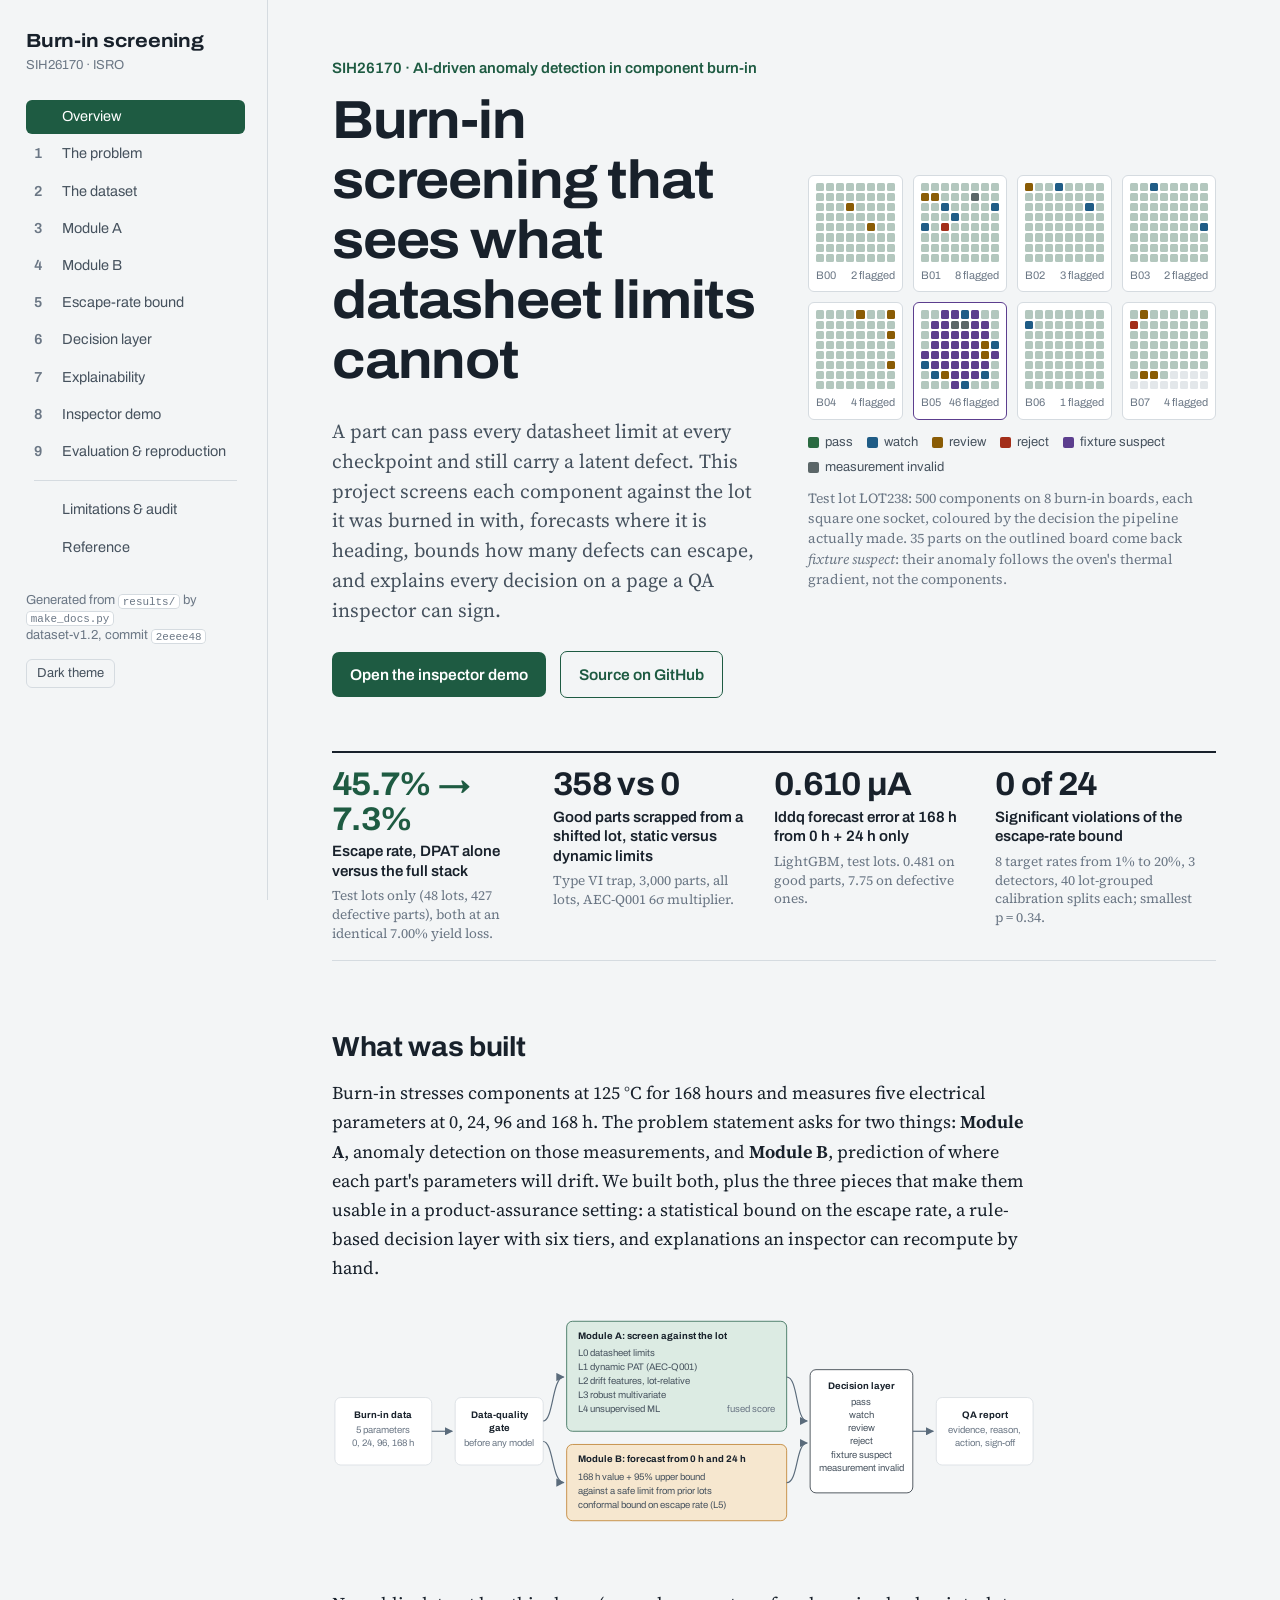
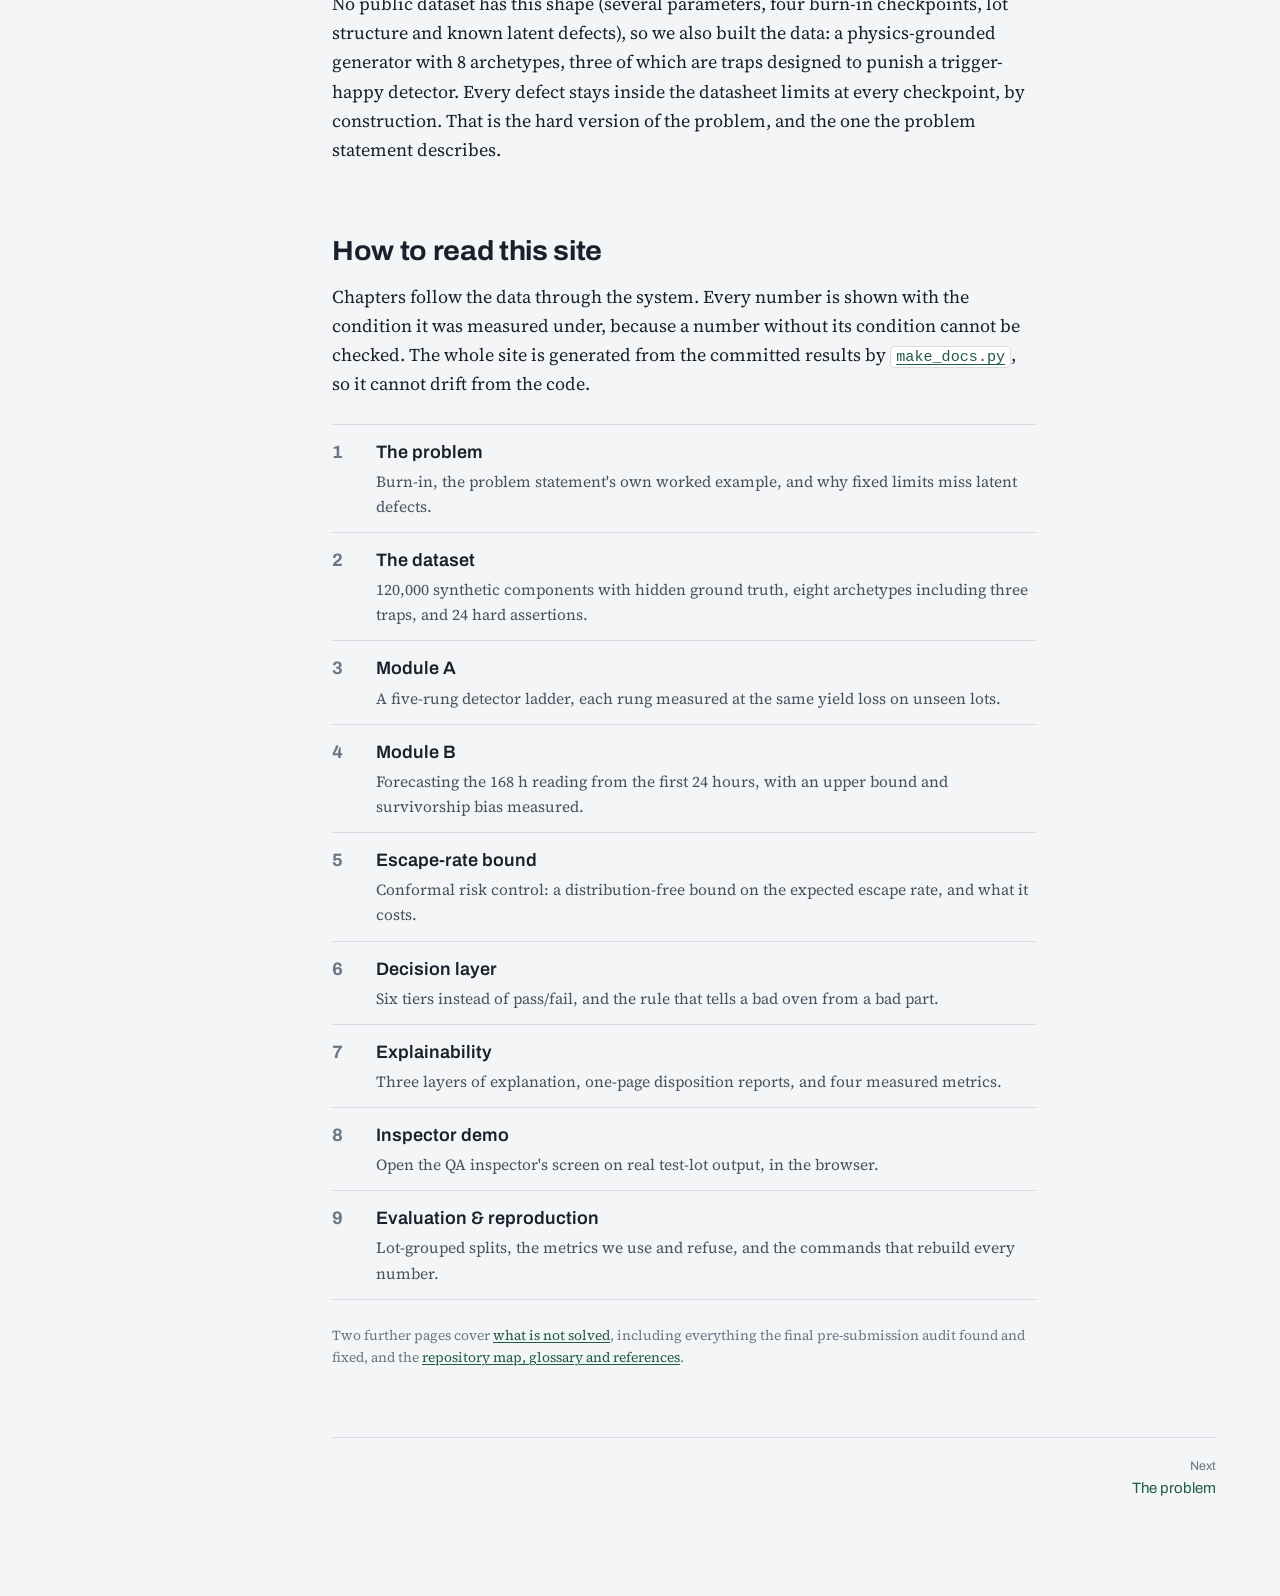
==== commit 9e63a8fa: "Regenerate reports, demo and docs at the audited commit Disposition PDFs fit on one page again (smal" ====
--- a/docs/index.html
+++ b/docs/index.html
@@ -17,7 +17,7 @@
   <button class="menu" id="menu" aria-expanded="false" aria-controls="chapters">Chapters</button>
   <nav id="chapters" aria-label="Chapters"><ol><li><a href="index.html" aria-current="page"><span class="n"></span><span>Overview</span></a></li><li><a href="problem.html"><span class="n">1</span><span>The problem</span></a></li><li><a href="dataset.html"><span class="n">2</span><span>The dataset</span></a></li><li><a href="module-a.html"><span class="n">3</span><span>Module A</span></a></li><li><a href="module-b.html"><span class="n">4</span><span>Module B</span></a></li><li><a href="guarantee.html"><span class="n">5</span><span>Escape-rate bound</span></a></li><li><a href="decisions.html"><span class="n">6</span><span>Decision layer</span></a></li><li><a href="explainability.html"><span class="n">7</span><span>Explainability</span></a></li><li><a href="demo.html"><span class="n">8</span><span>Inspector demo</span></a></li><li><a href="method.html"><span class="n">9</span><span>Evaluation &amp; reproduction</span></a></li><li aria-hidden="true"><div class="sep"></div></li><li><a href="limitations.html"><span class="n"></span><span>Limitations &amp; audit</span></a></li><li><a href="reference.html"><span class="n"></span><span>Reference</span></a></li></ol>
   <div class="foot">Generated from <code>results/</code> by <code>make_docs.py</code><br>
-  dataset-v1.2, commit <code>a1d6a8e</code><br>
+  dataset-v1.2, commit <code>2eeee48</code><br>
   <button class="theme" id="theme" type="button">Dark theme</button></div></nav>
 </aside>
 <main id="main">
